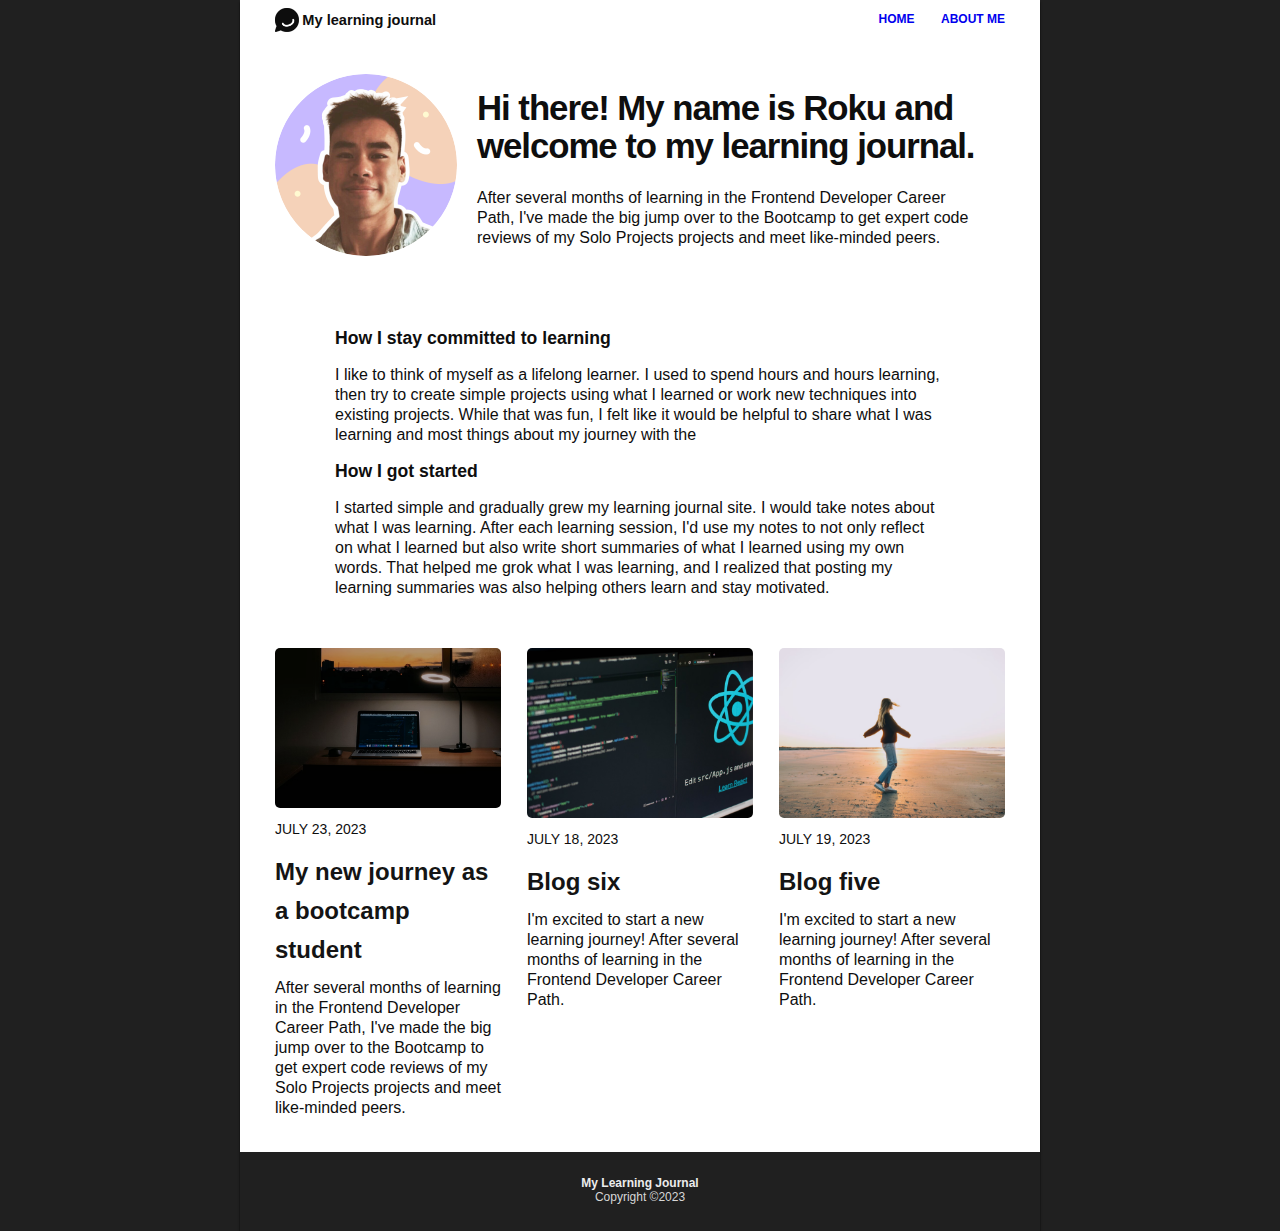
==== html/aboutMe.html @ aad4fb4b "added section aboutMe" ====
<!DOCTYPE html>
<html lang="en">
  <head>
    <meta charset="UTF-8" />
    <meta http-equiv="X-UA-Compatible" content="IE=edge" />
    <meta name="viewport" content="width=device-width, initial-scale=1.0" />
    <title>About me</title>

    <link rel="stylesheet" href="/css/main.css" />
    <link rel="stylesheet" href="/css/layoutsGrids.css" />
    <link rel="stylesheet" href="/css/navigationBar.css" />
    <link rel="stylesheet" href="/css/aboutMe.css" />
  </head>
  <body>
    <body>
      <div class="aboutMe-layoutGrid">
        <header class="headerWithLinks">
          <!--Links and Logo generated by scripts-header.js-->
        </header>

        <section class="aboutMe" id="aboutMe">
          <img src="/Images/aboutMe/myImage.png" alt="smiling face" />
          <div class="aboutMe-shortDescription">
            <h1>
              Hi there! My name is Roku and welcome to my learning journal.
            </h1>
            <p>
              After several months of learning in the Frontend Developer Career
              Path, I've made the big jump over to the Bootcamp to get expert
              code reviews of my Solo Projects projects and meet like-minded
              peers.
            </p>
          </div>
        </section>

        <section class="aboutMe-main" id="aboutMe-main">
          <h2>How I stay committed to learning</h2>
          <p>
            I like to think of myself as a lifelong learner. I used to spend
            hours and hours learning, then try to create simple projects using
            what I learned or work new techniques into existing projects. While
            that was fun, I felt like it would be helpful to share what I was
            learning and most things about my journey with the
          </p>

          <h2>How I got started</h2>
          <p>
            I started simple and gradually grew my learning journal site. I
            would take notes about what I was learning. After each learning
            session, I'd use my notes to not only reflect on what I learned but
            also write short summaries of what I learned using my own words.
            That helped me grok what I was learning, and I realized that posting
            my learning summaries was also helping others learn and stay
            motivated.
          </p>
        </section>

        <section class="allArticles-container">
          <!--Generated by script-->
        </section>

        <footer class="extraInformation-container">
          <span class="siteNameInFooter">My Learning Journal</span>
          <span class="copyright">Copyright ©2023</span>
        </footer>
      </div>
      <!--Navigation-->
      <script type="module">
        import { generateHeaderContent } from "/scripts/scripts-header.js";
        window.addEventListener("load", function () {
          generateHeaderContent();
        });
      </script>

      <!--Articles-->
      <script type="module">
        import { generateRequiredNumberOfArticles } from "/scripts/scripts-articlesList.js";
        window.addEventListener("load", function () {
          generateRequiredNumberOfArticles();
        });
      </script>
    </body>
  </body>
</html>
---- css/main.css ----
body {
  box-sizing: border-box;
  margin: auto;
  padding: 0;
  color: #0e0e0e;
  background-color: #202020;
  font-family: "Open Sans", sans-serif;
  font-style: normal;
  font-weight: 400;
  min-width: 23.438rem;
  max-width: 800px;
}

a:visited {
  color: inherit;
}

img {
  width: 100%;
  height: auto;
  align-self: center;
  justify-self: center;
  max-height: 300px;
  object-fit: cover;
}

/* Article section*/

.article-container {
  display: flex;
  flex-direction: column;
}

.article-container img {
  border-radius: 0.3125rem;
}

.description-container {
  display: flex;
  flex-direction: column;
}

.date {
  font-size: 0.875rem;
  line-height: 1.125;
  padding: 1em 0;
}

.latestArticleTitle {
  font-weight: 700;
  font-size: 1.5rem;
  line-height: 1.625;
  color: #141414;
  margin: 0;
  padding: 0;
}

.latestArticleSumary {
  font-size: 1rem;
  line-height: 1.25;
  padding-top: 0.563em;
}

/* End of Article section*/

footer {
  background-color: #202020;
  display: flex;
  align-items: center;
  justify-content: center;
  flex-direction: column;
  font-size: 0.75rem;
  font-style: normal;
  height: 6.563em;
}

.siteNameInFooter {
  color: #ececec;
  line-height: 0.813em;
  font-weight: 700;
  padding: 0.125em;
}

.copyright {
  color: #d7d7d7;
  line-height: 0.938em;
  padding: 0.125em;
}
---- css/layoutsGrids.css ----
:root {
  --sideGapWidthMin: 20px;
  --sideGapWidthMax: 35px;
}

/*** INDEX ****/
.index-layoutGrid {
  background-color: #ffff;
  box-shadow: 0px 2px 2px 0 rgba(0, 0, 0, 0.8);
  display: grid;
  grid-template-columns:
    minmax(var(--sideGapWidthMin), var(--sideGapWidthMax))
    1fr
    1fr
    1fr
    minmax(var(--sideGapWidthMin), var(--sideGapWidthMax));

  grid-template-rows: auto auto 1fr auto;

  grid-template-areas:
    ". header header header ."
    "lastArticle lastArticle lastArticle lastArticle lastArticle"
    ". allArticles allArticles allArticles ."
    "footer footer footer footer footer";
}

.allArticles-container {
  grid-area: allArticles;
  display: grid;
  grid-template-columns: repeat(auto-fill, minmax(200px, 1fr));
  grid-column-gap: 1.625rem;
  grid-row-gap: 2.875rem;
  padding: min(2.125em, max(3.5rem, 5%)) 0;
  justify-content: space-between;
}

/*** About Me ****/

.aboutMe-layoutGrid {
  background-color: #ffff;
  box-shadow: 0px 2px 2px 0 rgba(0, 0, 0, 0.8);
  display: grid;
  grid-template-columns:
    minmax(var(--sideGapWidthMin), var(--sideGapWidthMax))
    1fr
    1fr
    1fr
    minmax(var(--sideGapWidthMin), var(--sideGapWidthMax));

  grid-template-rows: auto auto auto 1fr auto;

  grid-template-areas:
    ". header header header ."
    ". aboutMe aboutMe aboutMe ."
    ". aboutMe-main aboutMe-main aboutMe-main ."
    ". allArticles allArticles allArticles ."
    "footer footer footer footer footer";
}
---- css/navigationBar.css ----
/* ==== HEADER ==== */
.headerWithLinks {
  display: flex;
  align-items: center;
  justify-content: space-between;
  min-height: fit-content;
  max-height: fit-content;
  padding: 0.5rem 0;
}

/* Logo Container*/
.logo-container {
  display: flex;
  align-items: center;
}

.logo-container img {
  height: 1.5rem;
  width: 1.5rem;
}

.blogName {
  font-size: 0.913rem;
  font-style: normal;
  font-weight: 700;
  padding-left: 0.23em;
}

/*Links Container*/
.links-container {
  display: flex;
  width: fit-content;
  justify-content: flex-end;
}

.links-container a {
  font-size: 0.75rem;
  font-weight: 600;
  line-height: 0.94;
  margin-left: 2.2em;
  text-decoration: none;
  width: max-content;
}
---- css/aboutMe.css ----
h1 {
  font-weight: 700;
  font-size: 2.175rem;
  line-height: 108.2%;
  letter-spacing: -0.03em;
}

h2 {
  font-size: 1.1rem;
  font-weight: bolder;
}

p {
  font-size: 1rem;
  line-height: 1.25em;
}

.headerWithLinks {
  grid-area: header;
}

.aboutMe {
  grid-area: aboutMe;
  display: flex;
  flex-direction: column;
  justify-content: center;
  align-items: center;
  padding-top: 1.625rem;
  padding-bottom: 3.125rem;
}

.aboutMe img {
  border-radius: 50%;
  max-height: 11.375rem;
  max-width: 11.375rem;
}

.aboutMe-main {
  grid-area: aboutMe-main;
  padding: 0;
  margin: 0;
}

.recentPosts {
  grid-area: recentPost;
}

.extraInformation-container {
  grid-area: footer;
}

@media (min-width: 480px) {
  .aboutMe-main {
    padding: 0 60px;
  }
}

@media (min-width: 768px) {
  .aboutMe {
    flex-direction: row;
  }
  .aboutMe-shortDescription {
    padding: 0 20px;
  }
}
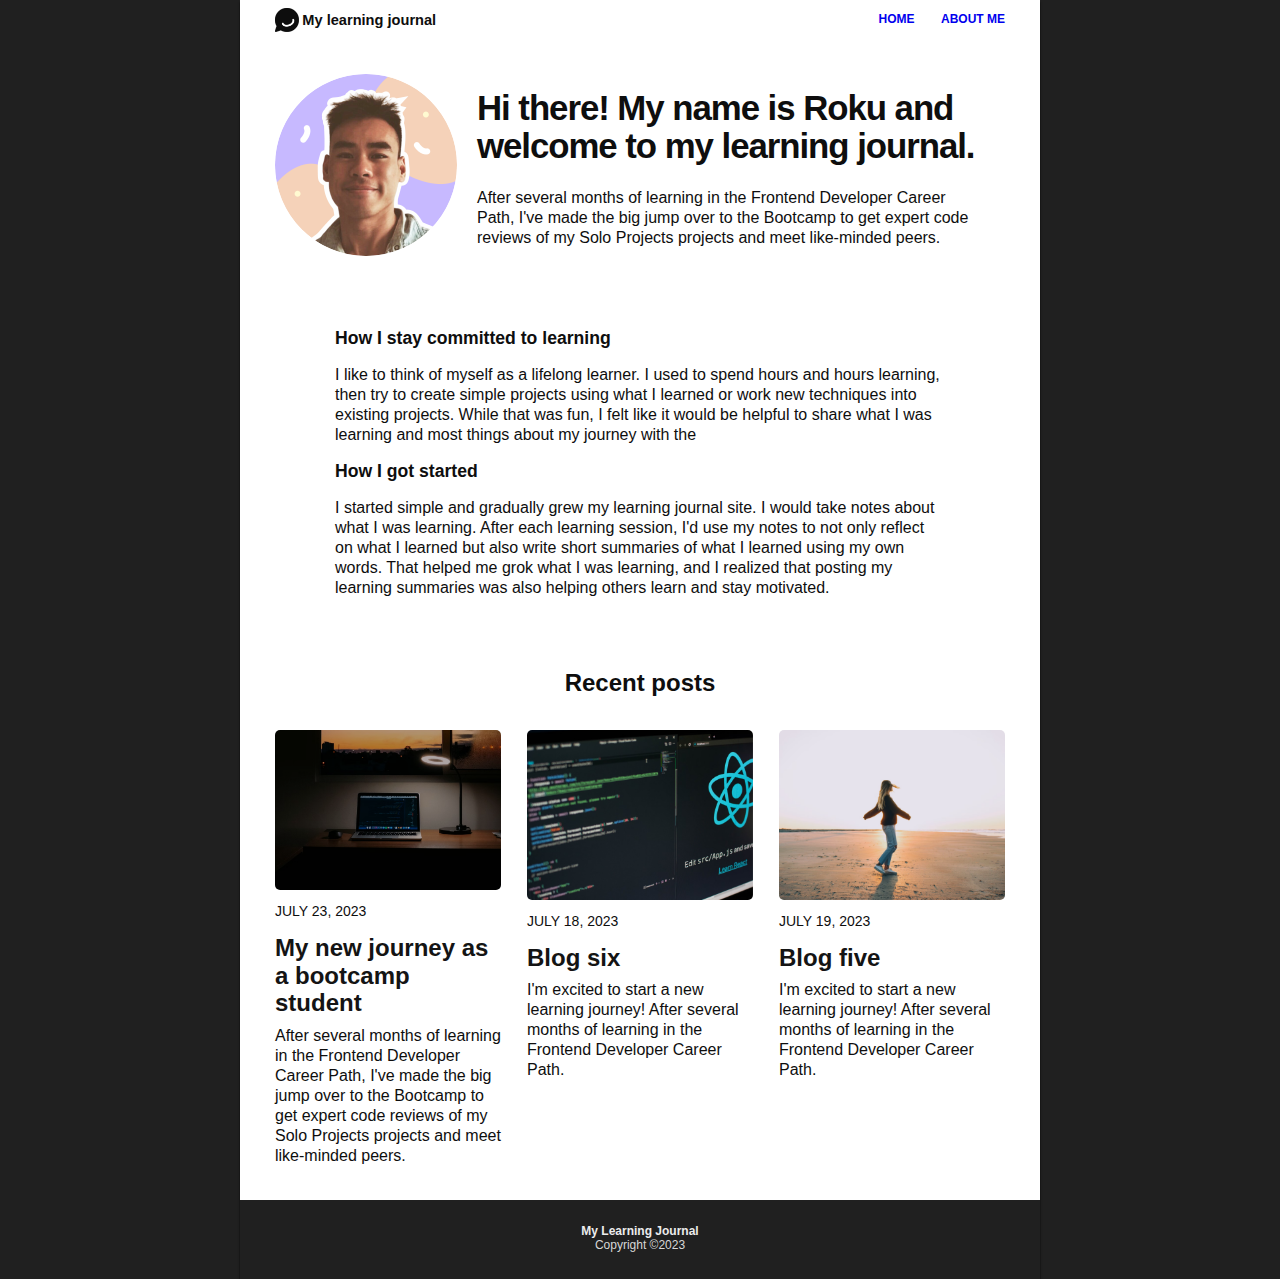
==== commit d3f21ac5: "added some corrections" ====
--- a/html/aboutMe.html
+++ b/html/aboutMe.html
@@ -54,6 +54,7 @@
             motivated.
           </p>
         </section>
+        <span class="recentPosts">Recent posts</span>
 
         <section class="allArticles-container">
           <!--Generated by script-->
--- a/css/main.css
+++ b/css/main.css
@@ -49,7 +49,7 @@
 .latestArticleTitle {
   font-weight: 700;
   font-size: 1.5rem;
-  line-height: 1.625;
+  line-height: 1.15;
   color: #141414;
   margin: 0;
   padding: 0;
--- a/css/layoutsGrids.css
+++ b/css/layoutsGrids.css
@@ -47,12 +47,13 @@
     1fr
     minmax(var(--sideGapWidthMin), var(--sideGapWidthMax));
 
-  grid-template-rows: auto auto auto 1fr auto;
+  grid-template-rows: auto auto auto auto 1fr auto;
 
   grid-template-areas:
     ". header header header ."
     ". aboutMe aboutMe aboutMe ."
     ". aboutMe-main aboutMe-main aboutMe-main ."
+    "Title Title Title Title Title"
     ". allArticles allArticles allArticles ."
     "footer footer footer footer footer";
 }
--- a/css/aboutMe.css
+++ b/css/aboutMe.css
@@ -42,7 +42,12 @@
 }
 
 .recentPosts {
-  grid-area: recentPost;
+  grid-area: Title;
+  font-weight: 700;
+  font-size: 1.5rem;
+  line-height: 108.2%;
+  text-align: center;
+  padding-top: 56px;
 }
 
 .extraInformation-container {
